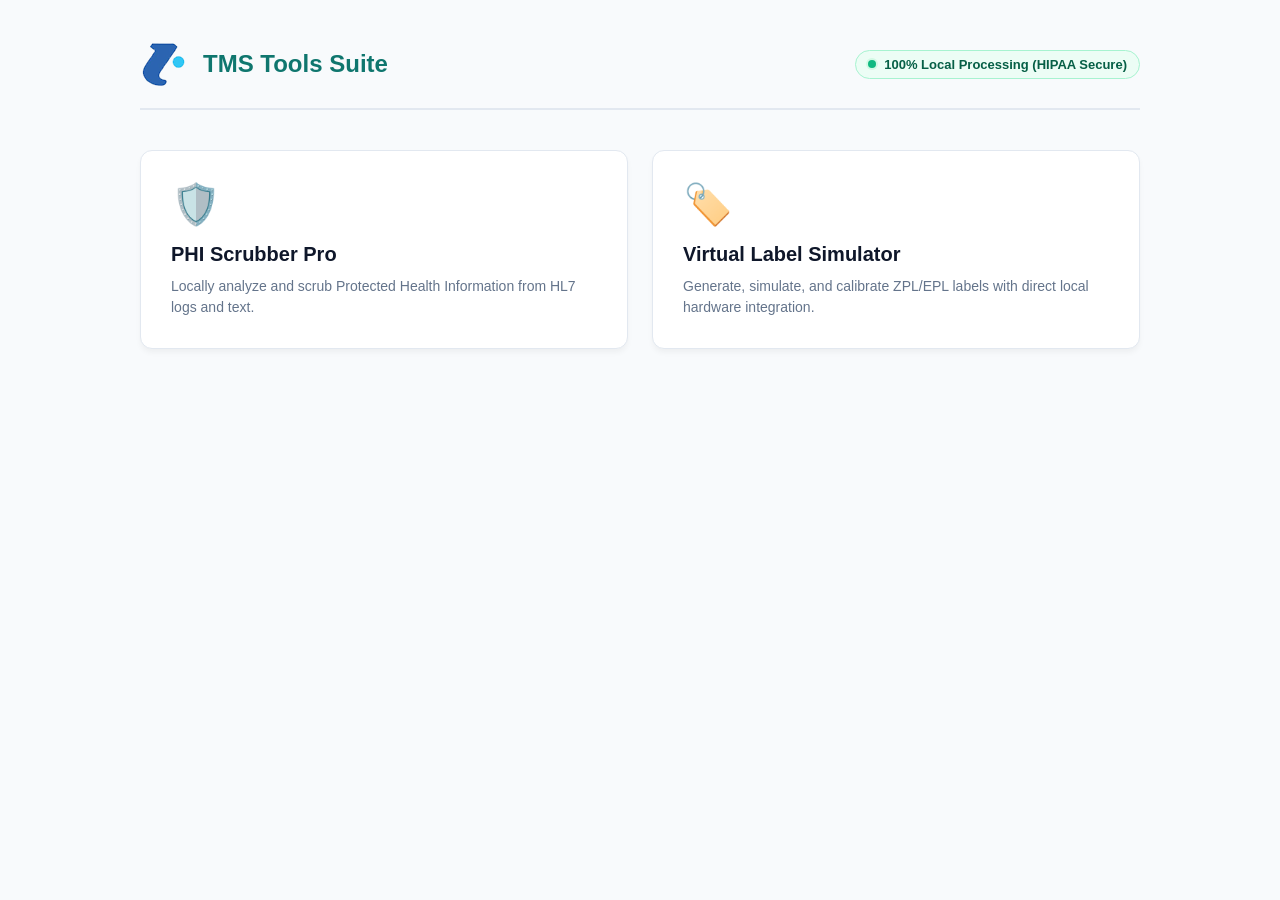
==== dashboard/index.html @ 61159f4a "source code" ====
<!DOCTYPE html>
<html lang="en">
<head>
    <meta charset="UTF-8">
    <meta name="viewport" content="width=device-width, initial-scale=1.0">
    <title>TMS Tools Suite</title>
    <link rel="stylesheet" href="dashboard.css">
</head>
<body>
    <div class="dashboard-wrapper">
        <header class="header">
            <div class="brand">
                <img src="../assets/icons/icon48.png" alt="TMS Logo" />
                <h1>TMS Tools Suite</h1>
            </div>
            <div class="security-badge">
                <span class="status-dot"></span>
                100% Local Processing (HIPAA Secure)
            </div>
        </header>

        <main class="grid-container">
            <div class="tool-card" data-path="../tools/phi-scrubber/app.html">
                <div class="card-icon scrubbing-icon">🛡️</div>
                <h2>PHI Scrubber Pro</h2>
                <p>Locally analyze and scrub Protected Health Information from HL7 logs and text.</p>
            </div>
            <div class="tool-card" data-path="../tools/label-simulator/index.html">
                <div class="card-icon label-icon">🏷️</div>
                <h2>Virtual Label Simulator</h2>
                <p>Generate, simulate, and calibrate ZPL/EPL labels with direct local hardware integration.</p>
            </div>
        </main>
    </div>
    <script src="dashboard.js"></script>
</body>
</html>
---- dashboard/dashboard.css ----
:root {
  --bg-main: #f8fafc; --bg-card: #ffffff; --primary: #0f766e; --primary-hover: #0d9488;
  --text-main: #0f172a; --text-muted: #64748b; --border: #e2e8f0;
}
body, html { margin: 0; padding: 0; font-family: -apple-system, BlinkMacSystemFont, "Segoe UI", sans-serif; background: var(--bg-main); color: var(--text-main); }
.dashboard-wrapper { max-width: 1000px; margin: 0 auto; padding: 40px 20px; }
.header { display: flex; justify-content: space-between; align-items: center; margin-bottom: 40px; padding-bottom: 20px; border-bottom: 2px solid var(--border); }
.brand { display: flex; align-items: center; gap: 15px; }
.brand h1 { margin: 0; font-size: 24px; color: var(--primary); }
.security-badge { display: flex; align-items: center; gap: 8px; background: #ecfdf5; color: #065f46; padding: 6px 12px; border-radius: 20px; font-size: 13px; font-weight: bold; border: 1px solid #a7f3d0; }
.status-dot { width: 8px; height: 8px; background-color: #10b981; border-radius: 50%; box-shadow: 0 0 0 2px #d1fae5; }
.grid-container { display: grid; grid-template-columns: repeat(auto-fit, minmax(300px, 1fr)); gap: 24px; }
.tool-card { background: var(--bg-card); border: 1px solid var(--border); border-radius: 12px; padding: 30px; cursor: pointer; transition: all 0.2s ease; box-shadow: 0 4px 6px -1px rgba(0, 0, 0, 0.05); }
.tool-card:hover { transform: translateY(-4px); border-color: var(--primary-hover); box-shadow: 0 10px 15px -3px rgba(0, 0, 0, 0.1); }
.card-icon { font-size: 40px; margin-bottom: 15px; }
.tool-card h2 { margin: 0 0 10px 0; font-size: 20px; }
.tool-card p { margin: 0; color: var(--text-muted); font-size: 14px; line-height: 1.5; }
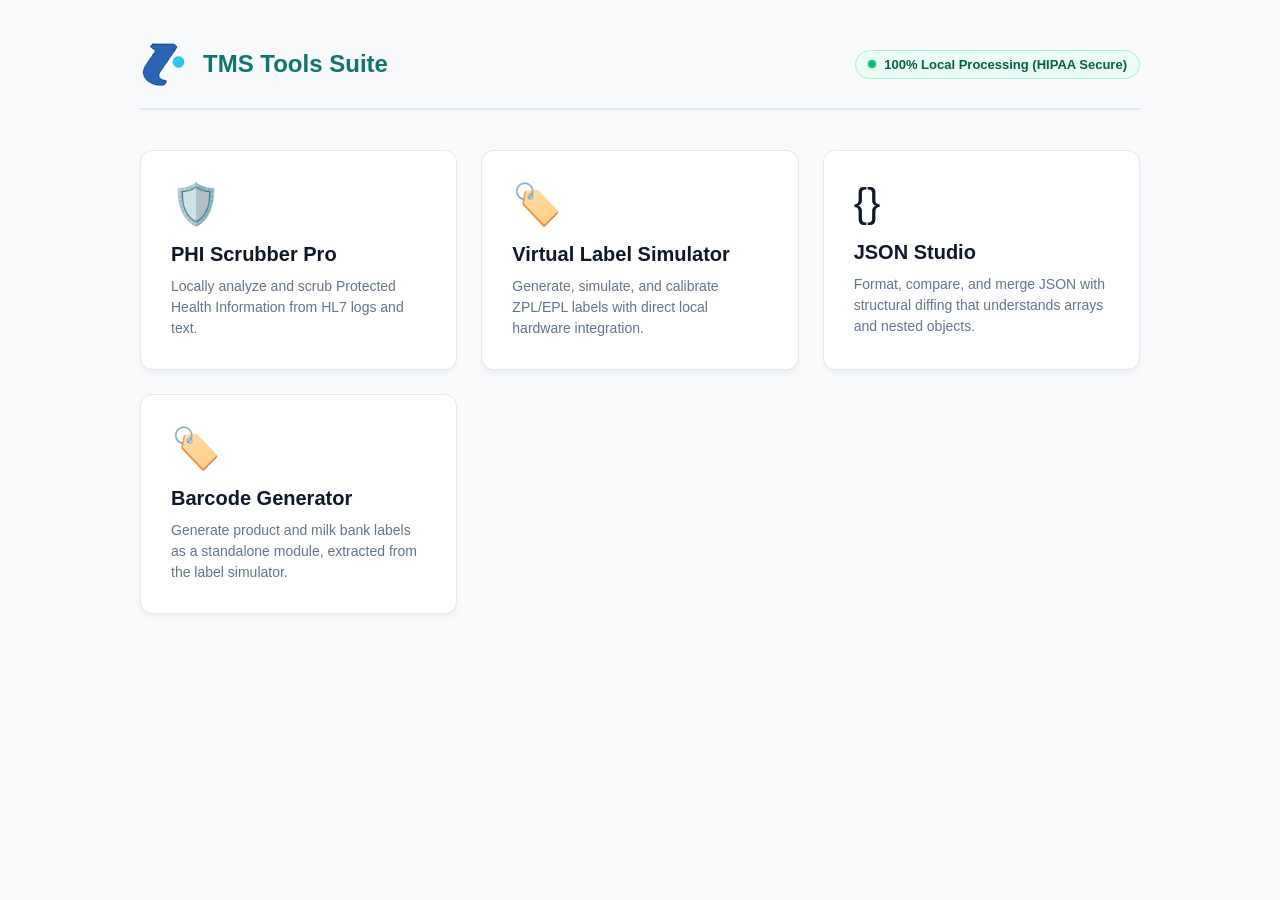
==== commit 617b808e: "more enhancements" ====
--- a/dashboard/index.html
+++ b/dashboard/index.html
@@ -30,6 +30,16 @@
                 <h2>Virtual Label Simulator</h2>
                 <p>Generate, simulate, and calibrate ZPL/EPL labels with direct local hardware integration.</p>
             </div>
+            <div class="tool-card" data-path="../tools/json-studio/index.html">
+                <div class="card-icon" style="font-size: 40px; margin-bottom: 15px;">{} </div>
+                <h2>JSON Studio</h2>
+                <p>Format, compare, and merge JSON with structural diffing that understands arrays and nested objects.</p>
+            </div>
+            <div class="tool-card" data-path="../tools/barcode-generator/index.html">
+                <div class="card-icon" style="font-size: 40px; margin-bottom: 15px;">🏷️</div>
+                <h2>Barcode Generator</h2>
+                <p>Generate product and milk bank labels as a standalone module, extracted from the label simulator.</p>
+            </div>
         </main>
     </div>
     <script src="dashboard.js"></script>
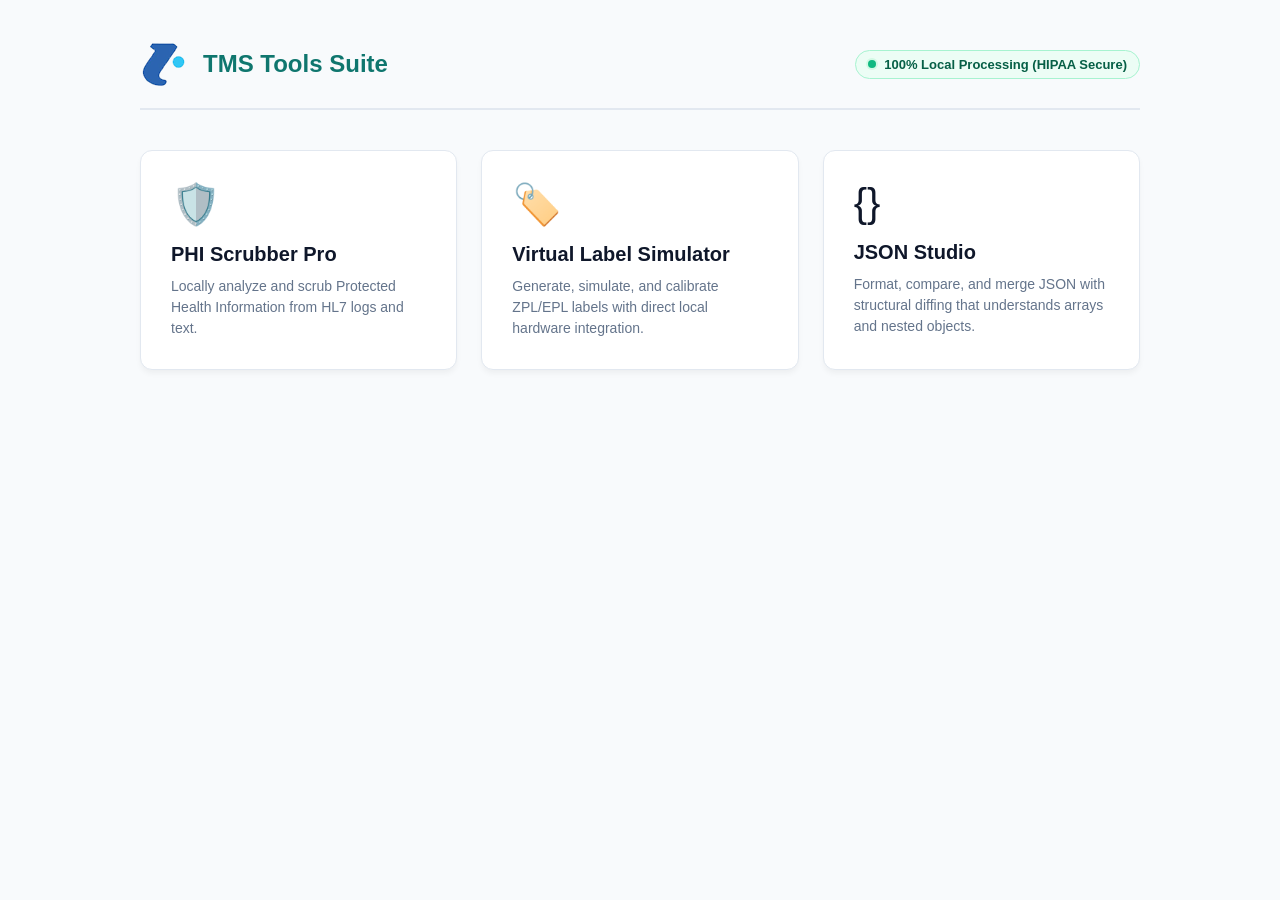
==== commit 1844ab3f: "hide temporary" ====
--- a/dashboard/index.html
+++ b/dashboard/index.html
@@ -35,11 +35,11 @@
                 <h2>JSON Studio</h2>
                 <p>Format, compare, and merge JSON with structural diffing that understands arrays and nested objects.</p>
             </div>
-            <div class="tool-card" data-path="../tools/barcode-generator/index.html">
+            <!-- <div class="tool-card" data-path="../tools/barcode-generator/index.html">
                 <div class="card-icon" style="font-size: 40px; margin-bottom: 15px;">🏷️</div>
                 <h2>Barcode Generator</h2>
                 <p>Generate product and milk bank labels as a standalone module, extracted from the label simulator.</p>
-            </div>
+            </div> -->
         </main>
     </div>
     <script src="dashboard.js"></script>
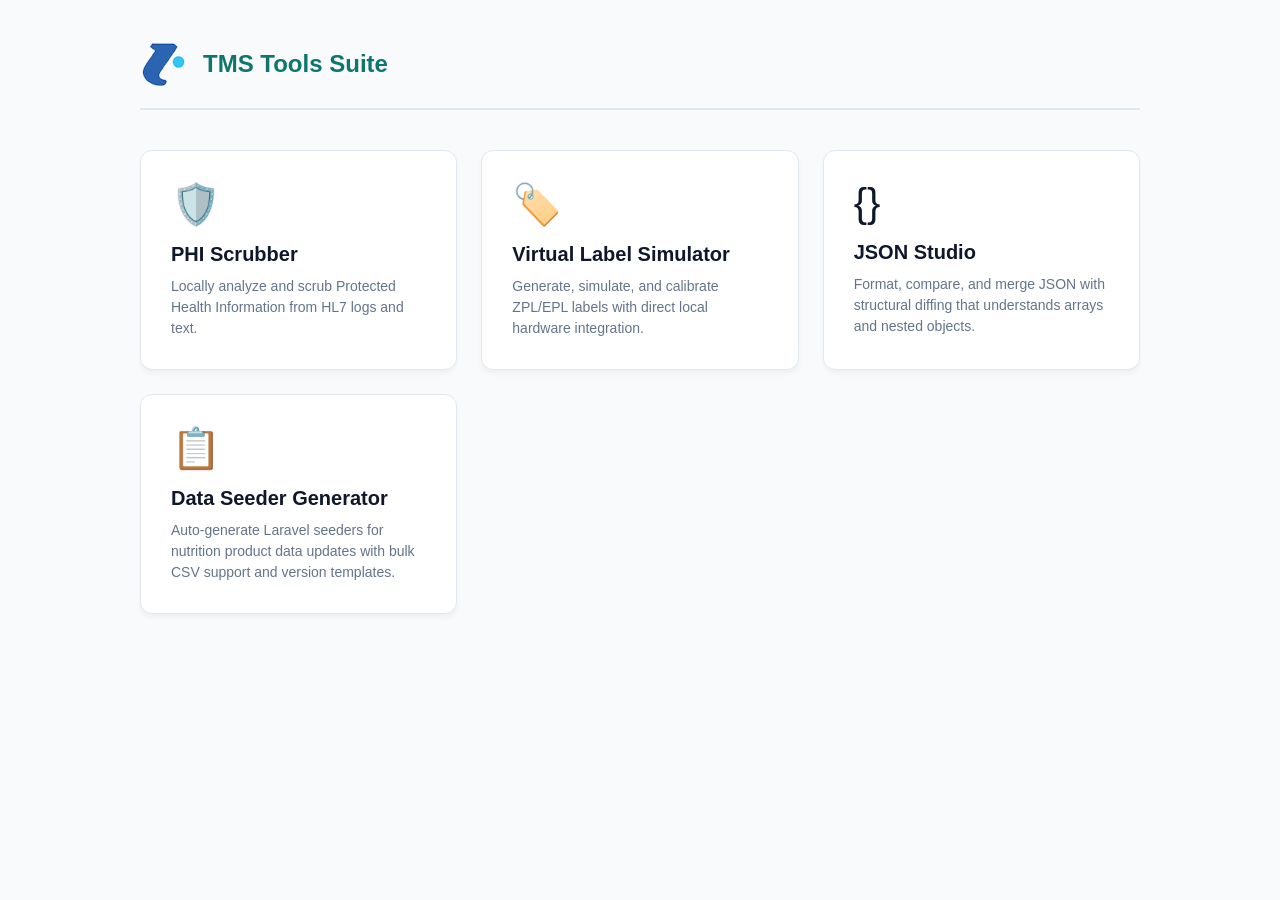
==== commit d08b44dd: "Data seeder generator" ====
--- a/dashboard/index.html
+++ b/dashboard/index.html
@@ -13,16 +13,16 @@
                 <img src="../assets/icons/icon48.png" alt="TMS Logo" />
                 <h1>TMS Tools Suite</h1>
             </div>
-            <div class="security-badge">
+            <!-- <div class="security-badge">
                 <span class="status-dot"></span>
                 100% Local Processing (HIPAA Secure)
-            </div>
+            </div> -->
         </header>
 
         <main class="grid-container">
             <div class="tool-card" data-path="../tools/phi-scrubber/app.html">
                 <div class="card-icon scrubbing-icon">🛡️</div>
-                <h2>PHI Scrubber Pro</h2>
+                <h2>PHI Scrubber</h2>
                 <p>Locally analyze and scrub Protected Health Information from HL7 logs and text.</p>
             </div>
             <div class="tool-card" data-path="../tools/label-simulator/index.html">
@@ -35,6 +35,11 @@
                 <h2>JSON Studio</h2>
                 <p>Format, compare, and merge JSON with structural diffing that understands arrays and nested objects.</p>
             </div>
+            <div class="tool-card" data-path="../tools/data-seeder-generator/index.html">
+                <div class="card-icon" style="font-size: 40px; margin-bottom: 15px;">📋</div>
+                <h2>Data Seeder Generator</h2>
+                <p>Auto-generate Laravel seeders for nutrition product data updates with bulk CSV support and version templates.</p>
+            </div>
             <!-- <div class="tool-card" data-path="../tools/barcode-generator/index.html">
                 <div class="card-icon" style="font-size: 40px; margin-bottom: 15px;">🏷️</div>
                 <h2>Barcode Generator</h2>
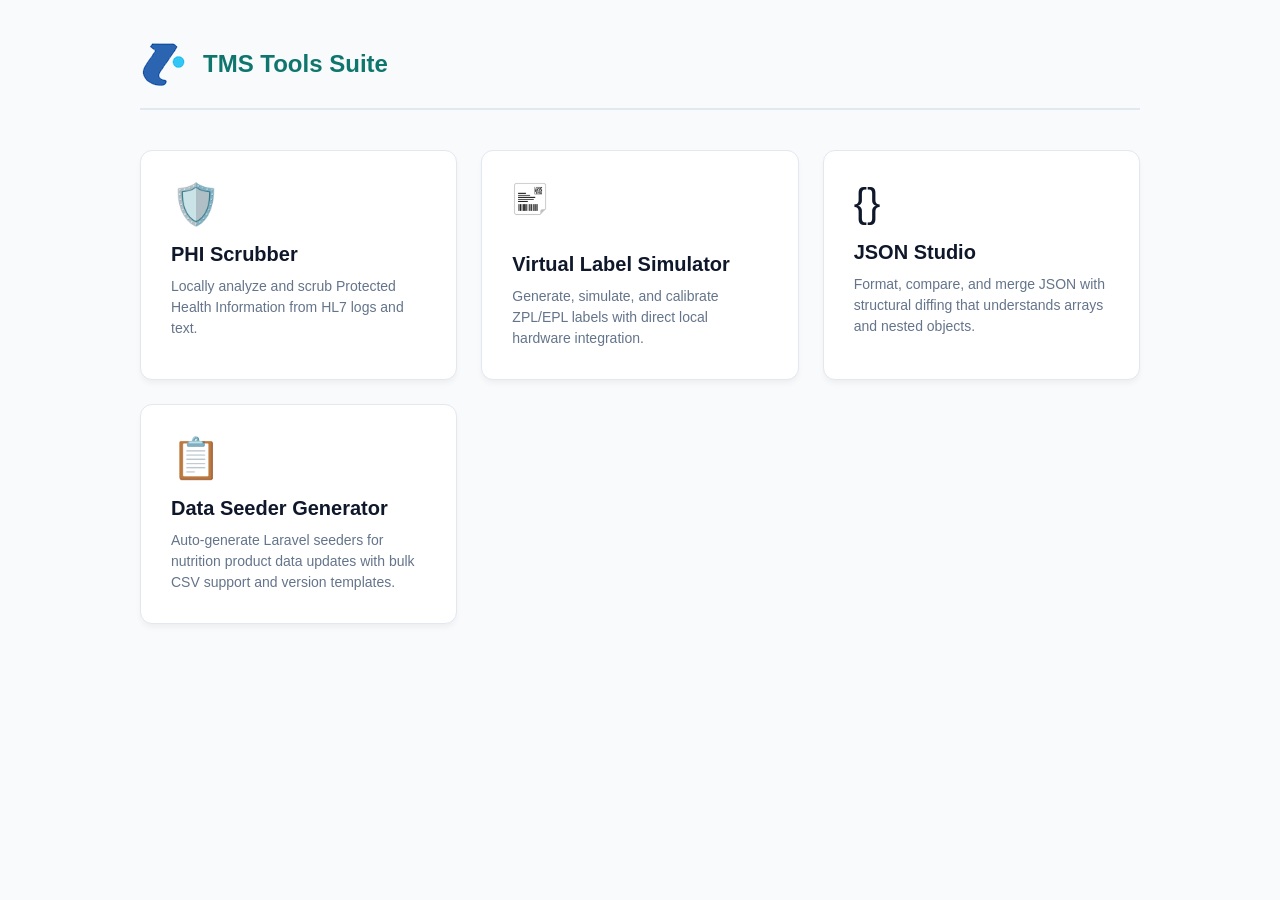
==== commit 540b8d0d: "improved local url detection" ====
--- a/dashboard/index.html
+++ b/dashboard/index.html
@@ -13,10 +13,7 @@
                 <img src="../assets/icons/icon48.png" alt="TMS Logo" />
                 <h1>TMS Tools Suite</h1>
             </div>
-            <!-- <div class="security-badge">
-                <span class="status-dot"></span>
-                100% Local Processing (HIPAA Secure)
-            </div> -->
+
         </header>
 
         <main class="grid-container">
@@ -26,7 +23,7 @@
                 <p>Locally analyze and scrub Protected Health Information from HL7 logs and text.</p>
             </div>
             <div class="tool-card" data-path="../tools/label-simulator/index.html">
-                <div class="card-icon label-icon">🏷️</div>
+                <div class="card-icon label-icon"><img src="/assets/icons/label-icon.png" alt="Label Simulator" style="width: 36px; height: 36px; margin-bottom: 12px; border-radius: 4px; object-fit: contain;"></div>
                 <h2>Virtual Label Simulator</h2>
                 <p>Generate, simulate, and calibrate ZPL/EPL labels with direct local hardware integration.</p>
             </div>
